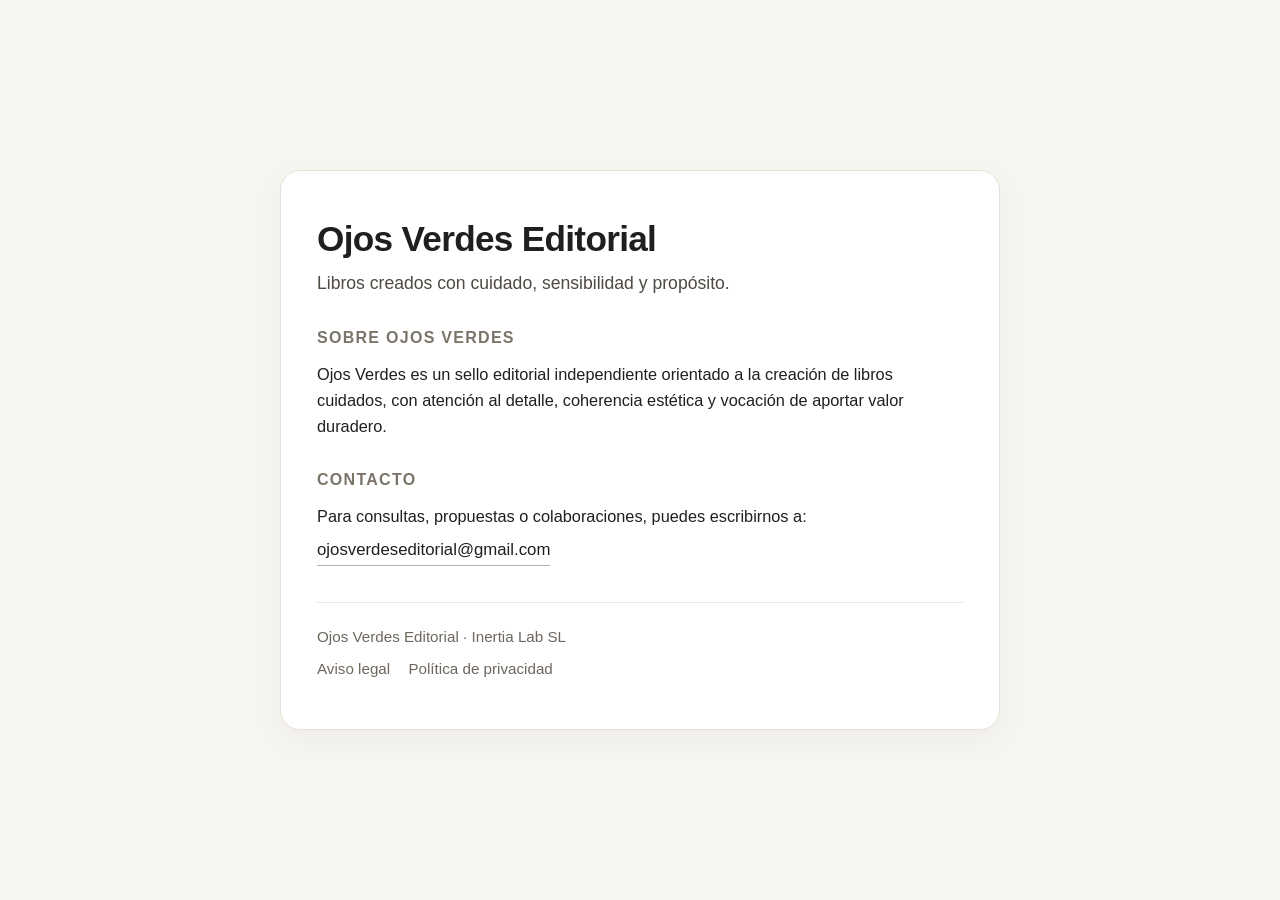
==== index.html @ 1b0b9d6f "Create index.html" ====
<!DOCTYPE html>
<html lang="es">
<head>
  <meta charset="UTF-8" />
  <meta name="viewport" content="width=device-width, initial-scale=1.0" />
  <title>Ojos Verdes Editorial</title>
  <meta name="description" content="Ojos Verdes Editorial. Libros creados con cuidado, sensibilidad y propósito." />
  <style>
    * {
      box-sizing: border-box;
    }

    body {
      margin: 0;
      font-family: -apple-system, BlinkMacSystemFont, "Segoe UI", Roboto, Helvetica, Arial, sans-serif;
      background: #f7f5f0;
      color: #1f1f1f;
      line-height: 1.6;
    }

    .page {
      min-height: 100vh;
      display: flex;
      align-items: center;
      justify-content: center;
      padding: 40px 20px;
    }

    .card {
      width: 100%;
      max-width: 720px;
      background: #ffffff;
      border: 1px solid #e7e2d8;
      border-radius: 20px;
      padding: 48px 36px;
      box-shadow: 0 10px 30px rgba(0,0,0,0.04);
    }

    .logo {
      margin-bottom: 28px;
    }

    .logo img {
      max-width: 180px;
      height: auto;
      display: block;
      margin-bottom: 18px;
    }

    h1 {
      margin: 0 0 10px 0;
      font-size: 2.2rem;
      line-height: 1.15;
      font-weight: 600;
      letter-spacing: -0.02em;
    }

    .tagline {
      margin: 0 0 28px 0;
      font-size: 1.1rem;
      color: #4e4a43;
    }

    .section {
      margin-top: 28px;
    }

    .section h2 {
      font-size: 1rem;
      text-transform: uppercase;
      letter-spacing: 0.08em;
      color: #7b7468;
      margin: 0 0 10px 0;
    }

    p {
      margin: 0;
      font-size: 1.02rem;
    }

    .email {
      display: inline-block;
      margin-top: 8px;
      font-size: 1.05rem;
      color: #1f1f1f;
      text-decoration: none;
      border-bottom: 1px solid #b9b1a3;
      padding-bottom: 1px;
    }

    .email:hover {
      opacity: 0.75;
    }

    footer {
      margin-top: 36px;
      padding-top: 22px;
      border-top: 1px solid #ece7dc;
      font-size: 0.95rem;
      color: #6d675d;
    }

    .legal-links {
      margin-top: 8px;
    }

    .legal-links a {
      color: #6d675d;
      text-decoration: none;
      margin-right: 14px;
    }

    .legal-links a:hover {
      text-decoration: underline;
    }

    @media (max-width: 640px) {
      .card {
        padding: 34px 24px;
        border-radius: 16px;
      }

      h1 {
        font-size: 1.8rem;
      }

      .tagline,
      p,
      .email {
        font-size: 1rem;
      }
    }
  </style>
</head>
<body>
  <div class="page">
    <main class="card">
      <div class="logo">
        <!-- Cuando tengas el logo, sustituimos esta línea por la imagen -->
        <h1>Ojos Verdes Editorial</h1>
        <p class="tagline">Libros creados con cuidado, sensibilidad y propósito.</p>
      </div>

      <section class="section">
        <h2>Sobre Ojos Verdes</h2>
        <p>
          Ojos Verdes es un sello editorial independiente orientado a la creación de libros cuidados,
          con atención al detalle, coherencia estética y vocación de aportar valor duradero.
        </p>
      </section>

      <section class="section">
        <h2>Contacto</h2>
        <p>
          Para consultas, propuestas o colaboraciones, puedes escribirnos a:
        </p>
        <a class="email" href="mailto:ojosverdeseditorial@gmail.com">ojosverdeseditorial@gmail.com</a>
      </section>

      <footer>
        <div>Ojos Verdes Editorial · Inertia Lab SL</div>
        <div class="legal-links">
          <a href="#">Aviso legal</a>
          <a href="#">Política de privacidad</a>
        </div>
      </footer>
    </main>
  </div>
</body>
</html>
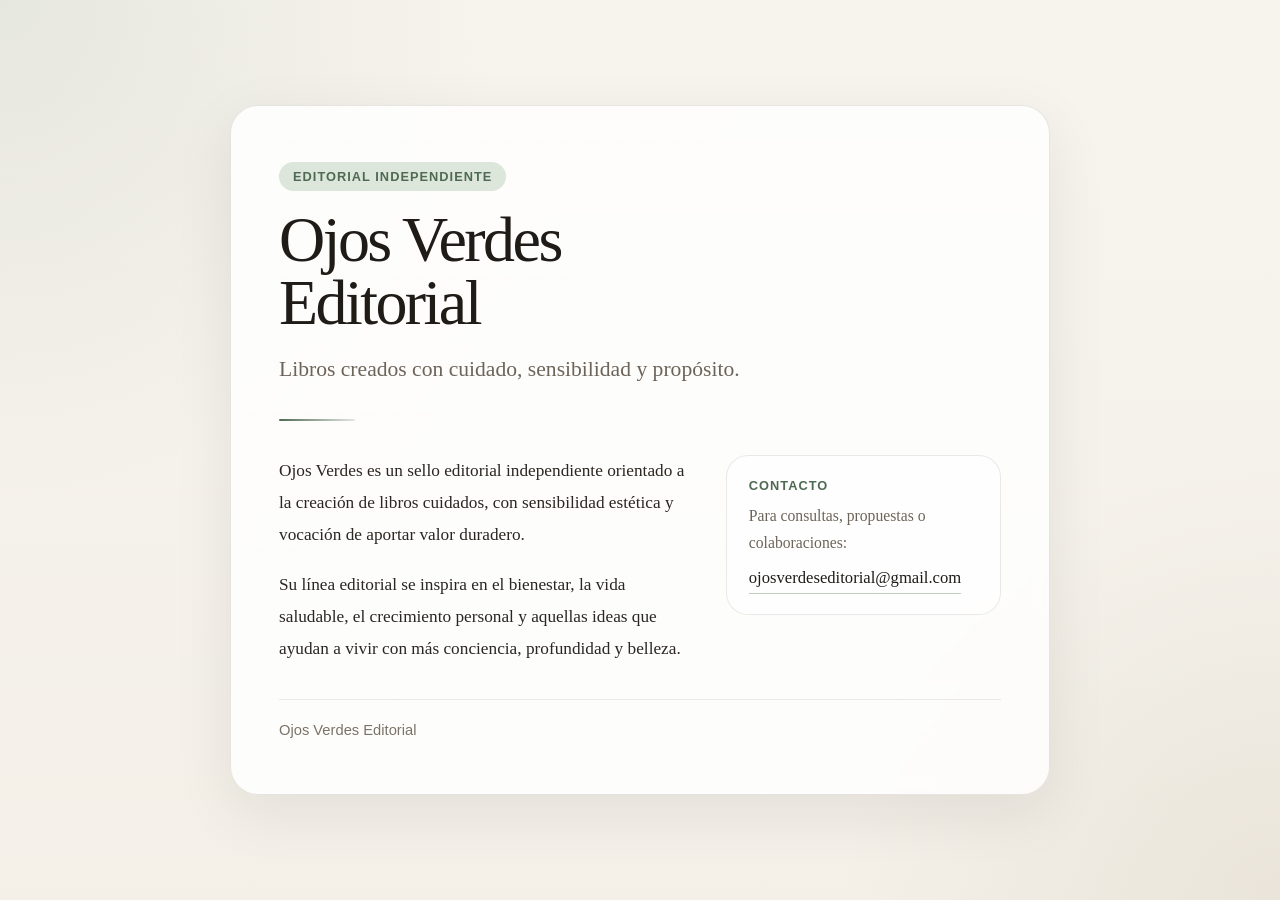
==== commit 6019724e: "Create index.html" ====
--- a/index.html
+++ b/index.html
@@ -4,18 +4,35 @@
   <meta charset="UTF-8" />
   <meta name="viewport" content="width=device-width, initial-scale=1.0" />
   <title>Ojos Verdes Editorial</title>
-  <meta name="description" content="Ojos Verdes Editorial. Libros creados con cuidado, sensibilidad y propósito." />
+  <meta
+    name="description"
+    content="Ojos Verdes Editorial. Libros creados con cuidado, sensibilidad y propósito."
+  />
   <style>
     * {
       box-sizing: border-box;
     }
 
+    :root {
+      --bg: #f4f0e8;
+      --card: rgba(255, 255, 255, 0.78);
+      --border: rgba(93, 82, 64, 0.14);
+      --text: #1f1b17;
+      --muted: #6d6459;
+      --accent: #4f6a52;
+      --accent-soft: #dde6db;
+      --shadow: 0 18px 60px rgba(31, 27, 23, 0.08);
+    }
+
     body {
       margin: 0;
-      font-family: -apple-system, BlinkMacSystemFont, "Segoe UI", Roboto, Helvetica, Arial, sans-serif;
-      background: #f7f5f0;
-      color: #1f1f1f;
-      line-height: 1.6;
+      min-height: 100vh;
+      font-family: Georgia, "Times New Roman", serif;
+      color: var(--text);
+      background:
+        radial-gradient(circle at top left, rgba(108, 138, 111, 0.12), transparent 32%),
+        radial-gradient(circle at bottom right, rgba(145, 126, 92, 0.10), transparent 28%),
+        linear-gradient(180deg, #f7f4ee 0%, var(--bg) 100%);
     }
 
     .page {
@@ -23,109 +40,156 @@
       display: flex;
       align-items: center;
       justify-content: center;
-      padding: 40px 20px;
+      padding: 32px 20px;
     }
 
     .card {
       width: 100%;
-      max-width: 720px;
-      background: #ffffff;
-      border: 1px solid #e7e2d8;
-      border-radius: 20px;
-      padding: 48px 36px;
-      box-shadow: 0 10px 30px rgba(0,0,0,0.04);
-    }
-
-    .logo {
-      margin-bottom: 28px;
-    }
-
-    .logo img {
-      max-width: 180px;
-      height: auto;
-      display: block;
+      max-width: 820px;
+      background: var(--card);
+      border: 1px solid var(--border);
+      border-radius: 28px;
+      padding: 56px 48px;
+      box-shadow: var(--shadow);
+      backdrop-filter: blur(8px);
+      -webkit-backdrop-filter: blur(8px);
+      position: relative;
+      overflow: hidden;
+    }
+
+    .card::before {
+      content: "";
+      position: absolute;
+      inset: 0;
+      background:
+        linear-gradient(135deg, rgba(255,255,255,0.35), transparent 35%),
+        linear-gradient(180deg, transparent, rgba(255,255,255,0.18));
+      pointer-events: none;
+    }
+
+    .inner {
+      position: relative;
+      z-index: 1;
+    }
+
+    .eyebrow {
+      display: inline-block;
       margin-bottom: 18px;
+      padding: 7px 14px;
+      border-radius: 999px;
+      background: var(--accent-soft);
+      color: var(--accent);
+      font-family: -apple-system, BlinkMacSystemFont, "Segoe UI", Roboto, Helvetica, Arial, sans-serif;
+      font-size: 0.8rem;
+      font-weight: 600;
+      letter-spacing: 0.08em;
+      text-transform: uppercase;
     }
 
     h1 {
+      margin: 0;
+      font-size: clamp(2.4rem, 5vw, 4.1rem);
+      line-height: 0.98;
+      font-weight: 500;
+      letter-spacing: -0.04em;
+    }
+
+    .tagline {
+      margin: 18px 0 0 0;
+      max-width: 680px;
+      font-size: clamp(1.1rem, 2vw, 1.35rem);
+      line-height: 1.5;
+      color: var(--muted);
+    }
+
+    .divider {
+      width: 76px;
+      height: 2px;
+      border-radius: 999px;
+      background: linear-gradient(90deg, var(--accent), rgba(79, 106, 82, 0.15));
+      margin: 34px 0 34px 0;
+    }
+
+    .content {
+      display: grid;
+      grid-template-columns: 1.2fr 0.8fr;
+      gap: 34px;
+      align-items: start;
+    }
+
+    .text p {
+      margin: 0;
+      font-size: 1.08rem;
+      line-height: 1.85;
+      color: #2b2621;
+    }
+
+    .side {
+      padding: 22px 22px 20px;
+      border: 1px solid rgba(93, 82, 64, 0.12);
+      background: rgba(255, 255, 255, 0.55);
+      border-radius: 22px;
+    }
+
+    .side-label {
       margin: 0 0 10px 0;
-      font-size: 2.2rem;
-      line-height: 1.15;
-      font-weight: 600;
-      letter-spacing: -0.02em;
-    }
-
-    .tagline {
-      margin: 0 0 28px 0;
-      font-size: 1.1rem;
-      color: #4e4a43;
-    }
-
-    .section {
-      margin-top: 28px;
-    }
-
-    .section h2 {
-      font-size: 1rem;
+      font-family: -apple-system, BlinkMacSystemFont, "Segoe UI", Roboto, Helvetica, Arial, sans-serif;
+      font-size: 0.8rem;
+      font-weight: 700;
+      letter-spacing: 0.08em;
       text-transform: uppercase;
-      letter-spacing: 0.08em;
-      color: #7b7468;
-      margin: 0 0 10px 0;
-    }
-
-    p {
-      margin: 0;
-      font-size: 1.02rem;
+      color: var(--accent);
+    }
+
+    .email-text {
+      margin: 0 0 8px 0;
+      font-size: 0.98rem;
+      line-height: 1.7;
+      color: var(--muted);
     }
 
     .email {
       display: inline-block;
-      margin-top: 8px;
-      font-size: 1.05rem;
-      color: #1f1f1f;
+      margin-top: 2px;
+      color: var(--text);
       text-decoration: none;
-      border-bottom: 1px solid #b9b1a3;
-      padding-bottom: 1px;
+      font-size: 1.04rem;
+      line-height: 1.5;
+      word-break: break-word;
+      border-bottom: 1px solid rgba(79, 106, 82, 0.35);
+      padding-bottom: 2px;
     }
 
     .email:hover {
-      opacity: 0.75;
+      color: var(--accent);
+      border-bottom-color: var(--accent);
     }
 
     footer {
-      margin-top: 36px;
+      margin-top: 34px;
       padding-top: 22px;
-      border-top: 1px solid #ece7dc;
-      font-size: 0.95rem;
-      color: #6d675d;
-    }
-
-    .legal-links {
-      margin-top: 8px;
-    }
-
-    .legal-links a {
-      color: #6d675d;
-      text-decoration: none;
-      margin-right: 14px;
-    }
-
-    .legal-links a:hover {
-      text-decoration: underline;
-    }
-
-    @media (max-width: 640px) {
+      border-top: 1px solid rgba(93, 82, 64, 0.12);
+      color: #7b7367;
+      font-family: -apple-system, BlinkMacSystemFont, "Segoe UI", Roboto, Helvetica, Arial, sans-serif;
+      font-size: 0.92rem;
+    }
+
+    @media (max-width: 760px) {
       .card {
-        padding: 34px 24px;
-        border-radius: 16px;
-      }
-
-      h1 {
-        font-size: 1.8rem;
-      }
-
-      .tagline,
-      p,
+        padding: 36px 24px;
+        border-radius: 22px;
+      }
+
+      .content {
+        grid-template-columns: 1fr;
+        gap: 24px;
+      }
+
+      .tagline {
+        font-size: 1.05rem;
+      }
+
+      .text p,
       .email {
         font-size: 1rem;
       }
@@ -135,35 +199,47 @@
 <body>
   <div class="page">
     <main class="card">
-      <div class="logo">
-        <!-- Cuando tengas el logo, sustituimos esta línea por la imagen -->
-        <h1>Ojos Verdes Editorial</h1>
-        <p class="tagline">Libros creados con cuidado, sensibilidad y propósito.</p>
+      <div class="inner">
+        <div class="eyebrow">Editorial independiente</div>
+
+        <h1>Ojos Verdes<br>Editorial</h1>
+
+        <p class="tagline">
+          Libros creados con cuidado, sensibilidad y propósito.
+        </p>
+
+        <div class="divider"></div>
+
+        <section class="content">
+          <div class="text">
+            <p>
+              Ojos Verdes es un sello editorial independiente orientado a la
+              creación de libros cuidados, con sensibilidad estética y vocación
+              de aportar valor duradero.
+            </p>
+            <br>
+            <p>
+              Su línea editorial se inspira en el bienestar, la vida saludable,
+              el crecimiento personal y aquellas ideas que ayudan a vivir con
+              más conciencia, profundidad y belleza.
+            </p>
+          </div>
+
+          <aside class="side">
+            <p class="side-label">Contacto</p>
+            <p class="email-text">
+              Para consultas, propuestas o colaboraciones:
+            </p>
+            <a class="email" href="mailto:ojosverdeseditorial@gmail.com">
+              ojosverdeseditorial@gmail.com
+            </a>
+          </aside>
+        </section>
+
+        <footer>
+          Ojos Verdes Editorial
+        </footer>
       </div>
-
-      <section class="section">
-        <h2>Sobre Ojos Verdes</h2>
-        <p>
-          Ojos Verdes es un sello editorial independiente orientado a la creación de libros cuidados,
-          con atención al detalle, coherencia estética y vocación de aportar valor duradero.
-        </p>
-      </section>
-
-      <section class="section">
-        <h2>Contacto</h2>
-        <p>
-          Para consultas, propuestas o colaboraciones, puedes escribirnos a:
-        </p>
-        <a class="email" href="mailto:ojosverdeseditorial@gmail.com">ojosverdeseditorial@gmail.com</a>
-      </section>
-
-      <footer>
-        <div>Ojos Verdes Editorial · Inertia Lab SL</div>
-        <div class="legal-links">
-          <a href="#">Aviso legal</a>
-          <a href="#">Política de privacidad</a>
-        </div>
-      </footer>
     </main>
   </div>
 </body>
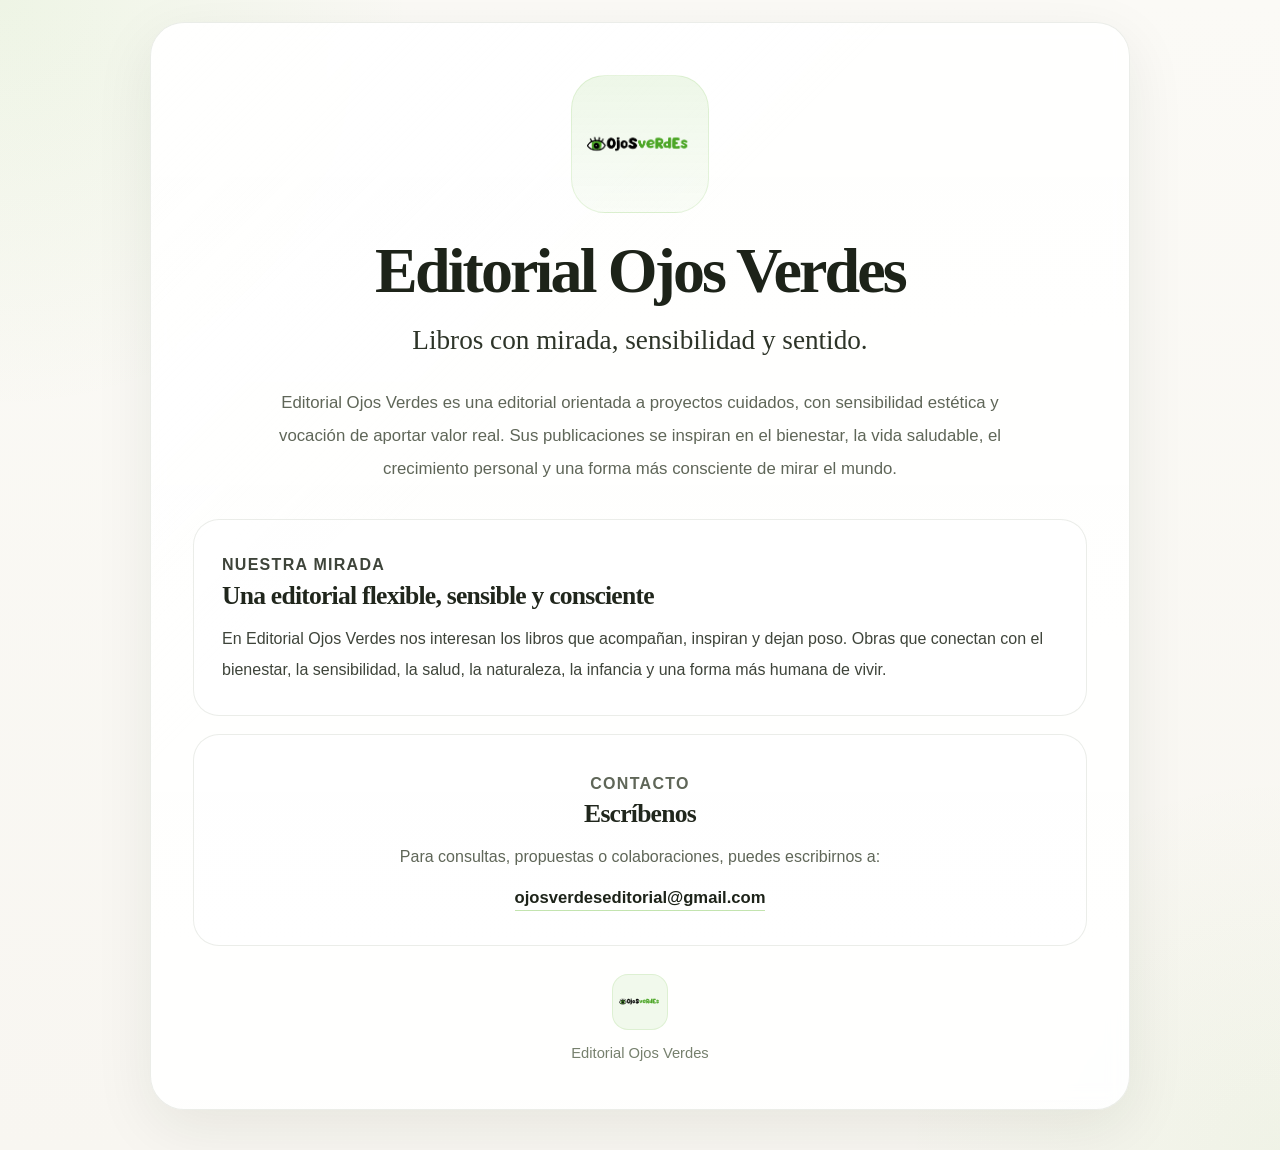
==== commit e8544180: "Rename index.hrml to index.html" ====
--- a/index.html
+++ b/index.html
@@ -3,244 +3,71 @@
 <head>
   <meta charset="UTF-8" />
   <meta name="viewport" content="width=device-width, initial-scale=1.0" />
-  <title>Ojos Verdes Editorial</title>
+  <title>Editorial Ojos Verdes</title>
   <meta
     name="description"
-    content="Ojos Verdes Editorial. Libros creados con cuidado, sensibilidad y propósito."
+    content="Editorial Ojos Verdes. Libros con mirada, sensibilidad y sentido."
   />
-  <style>
-    * {
-      box-sizing: border-box;
-    }
-
-    :root {
-      --bg: #f4f0e8;
-      --card: rgba(255, 255, 255, 0.78);
-      --border: rgba(93, 82, 64, 0.14);
-      --text: #1f1b17;
-      --muted: #6d6459;
-      --accent: #4f6a52;
-      --accent-soft: #dde6db;
-      --shadow: 0 18px 60px rgba(31, 27, 23, 0.08);
-    }
-
-    body {
-      margin: 0;
-      min-height: 100vh;
-      font-family: Georgia, "Times New Roman", serif;
-      color: var(--text);
-      background:
-        radial-gradient(circle at top left, rgba(108, 138, 111, 0.12), transparent 32%),
-        radial-gradient(circle at bottom right, rgba(145, 126, 92, 0.10), transparent 28%),
-        linear-gradient(180deg, #f7f4ee 0%, var(--bg) 100%);
-    }
-
-    .page {
-      min-height: 100vh;
-      display: flex;
-      align-items: center;
-      justify-content: center;
-      padding: 32px 20px;
-    }
-
-    .card {
-      width: 100%;
-      max-width: 820px;
-      background: var(--card);
-      border: 1px solid var(--border);
-      border-radius: 28px;
-      padding: 56px 48px;
-      box-shadow: var(--shadow);
-      backdrop-filter: blur(8px);
-      -webkit-backdrop-filter: blur(8px);
-      position: relative;
-      overflow: hidden;
-    }
-
-    .card::before {
-      content: "";
-      position: absolute;
-      inset: 0;
-      background:
-        linear-gradient(135deg, rgba(255,255,255,0.35), transparent 35%),
-        linear-gradient(180deg, transparent, rgba(255,255,255,0.18));
-      pointer-events: none;
-    }
-
-    .inner {
-      position: relative;
-      z-index: 1;
-    }
-
-    .eyebrow {
-      display: inline-block;
-      margin-bottom: 18px;
-      padding: 7px 14px;
-      border-radius: 999px;
-      background: var(--accent-soft);
-      color: var(--accent);
-      font-family: -apple-system, BlinkMacSystemFont, "Segoe UI", Roboto, Helvetica, Arial, sans-serif;
-      font-size: 0.8rem;
-      font-weight: 600;
-      letter-spacing: 0.08em;
-      text-transform: uppercase;
-    }
-
-    h1 {
-      margin: 0;
-      font-size: clamp(2.4rem, 5vw, 4.1rem);
-      line-height: 0.98;
-      font-weight: 500;
-      letter-spacing: -0.04em;
-    }
-
-    .tagline {
-      margin: 18px 0 0 0;
-      max-width: 680px;
-      font-size: clamp(1.1rem, 2vw, 1.35rem);
-      line-height: 1.5;
-      color: var(--muted);
-    }
-
-    .divider {
-      width: 76px;
-      height: 2px;
-      border-radius: 999px;
-      background: linear-gradient(90deg, var(--accent), rgba(79, 106, 82, 0.15));
-      margin: 34px 0 34px 0;
-    }
-
-    .content {
-      display: grid;
-      grid-template-columns: 1.2fr 0.8fr;
-      gap: 34px;
-      align-items: start;
-    }
-
-    .text p {
-      margin: 0;
-      font-size: 1.08rem;
-      line-height: 1.85;
-      color: #2b2621;
-    }
-
-    .side {
-      padding: 22px 22px 20px;
-      border: 1px solid rgba(93, 82, 64, 0.12);
-      background: rgba(255, 255, 255, 0.55);
-      border-radius: 22px;
-    }
-
-    .side-label {
-      margin: 0 0 10px 0;
-      font-family: -apple-system, BlinkMacSystemFont, "Segoe UI", Roboto, Helvetica, Arial, sans-serif;
-      font-size: 0.8rem;
-      font-weight: 700;
-      letter-spacing: 0.08em;
-      text-transform: uppercase;
-      color: var(--accent);
-    }
-
-    .email-text {
-      margin: 0 0 8px 0;
-      font-size: 0.98rem;
-      line-height: 1.7;
-      color: var(--muted);
-    }
-
-    .email {
-      display: inline-block;
-      margin-top: 2px;
-      color: var(--text);
-      text-decoration: none;
-      font-size: 1.04rem;
-      line-height: 1.5;
-      word-break: break-word;
-      border-bottom: 1px solid rgba(79, 106, 82, 0.35);
-      padding-bottom: 2px;
-    }
-
-    .email:hover {
-      color: var(--accent);
-      border-bottom-color: var(--accent);
-    }
-
-    footer {
-      margin-top: 34px;
-      padding-top: 22px;
-      border-top: 1px solid rgba(93, 82, 64, 0.12);
-      color: #7b7367;
-      font-family: -apple-system, BlinkMacSystemFont, "Segoe UI", Roboto, Helvetica, Arial, sans-serif;
-      font-size: 0.92rem;
-    }
-
-    @media (max-width: 760px) {
-      .card {
-        padding: 36px 24px;
-        border-radius: 22px;
-      }
-
-      .content {
-        grid-template-columns: 1fr;
-        gap: 24px;
-      }
-
-      .tagline {
-        font-size: 1.05rem;
-      }
-
-      .text p,
-      .email {
-        font-size: 1rem;
-      }
-    }
-  </style>
+  <link rel="stylesheet" href="styles.css" />
 </head>
 <body>
   <div class="page">
-    <main class="card">
-      <div class="inner">
-        <div class="eyebrow">Editorial independiente</div>
+    <div class="shell">
+      <main class="card">
+        <div class="inner">
 
-        <h1>Ojos Verdes<br>Editorial</h1>
+          <section class="hero">
+            <div class="hero-logo">
+              <img src="images/logo-ojos-verdes.png" alt="Logo de Editorial Ojos Verdes" />
+            </div>
 
-        <p class="tagline">
-          Libros creados con cuidado, sensibilidad y propósito.
-        </p>
+            <h1>Editorial Ojos Verdes</h1>
 
-        <div class="divider"></div>
+            <p class="claim">
+              Libros con mirada, sensibilidad y sentido.
+            </p>
 
-        <section class="content">
-          <div class="text">
-            <p>
-              Ojos Verdes es un sello editorial independiente orientado a la
-              creación de libros cuidados, con sensibilidad estética y vocación
-              de aportar valor duradero.
+            <p class="intro">
+              Editorial Ojos Verdes es una editorial orientada a proyectos cuidados,
+              con sensibilidad estética y vocación de aportar valor real. Sus publicaciones
+              se inspiran en el bienestar, la vida saludable, el crecimiento personal y una
+              forma más consciente de mirar el mundo.
             </p>
-            <br>
-            <p>
-              Su línea editorial se inspira en el bienestar, la vida saludable,
-              el crecimiento personal y aquellas ideas que ayudan a vivir con
-              más conciencia, profundidad y belleza.
-            </p>
+          </section>
+
+          <div class="content">
+            <section class="section">
+              <p class="section-label">Nuestra mirada</p>
+              <h2>Una editorial flexible, sensible y consciente</h2>
+              <p>
+                En Editorial Ojos Verdes nos interesan los libros que acompañan, inspiran
+                y dejan poso. Obras que conectan con el bienestar, la sensibilidad, la salud,
+                la naturaleza, la infancia y una forma más humana de vivir.
+              </p>
+            </section>
+
+            <section class="section contact">
+              <p class="section-label">Contacto</p>
+              <h2>Escríbenos</h2>
+              <p>
+                Para consultas, propuestas o colaboraciones, puedes escribirnos a:
+              </p>
+              <a class="email" href="mailto:ojosverdeseditorial@gmail.com">
+                ojosverdeseditorial@gmail.com
+              </a>
+            </section>
           </div>
 
-          <aside class="side">
-            <p class="side-label">Contacto</p>
-            <p class="email-text">
-              Para consultas, propuestas o colaboraciones:
-            </p>
-            <a class="email" href="mailto:ojosverdeseditorial@gmail.com">
-              ojosverdeseditorial@gmail.com
-            </a>
-          </aside>
-        </section>
+          <footer>
+            <div class="footer-logo">
+              <img src="images/logo-ojos-verdes.png" alt="Logo de Editorial Ojos Verdes" />
+            </div>
+            <div class="footer-text">Editorial Ojos Verdes</div>
+          </footer>
 
-        <footer>
-          Ojos Verdes Editorial
-        </footer>
-      </div>
-    </main>
+        </div>
+      </main>
+    </div>
   </div>
 </body>
 </html>
--- a/styles.css
+++ b/styles.css
@@ -0,0 +1,250 @@
+* {
+  box-sizing: border-box;
+}
+
+:root {
+  --bg: #f8f6f1;
+  --bg-soft: #f3f0e8;
+  --surface: rgba(255, 255, 255, 0.9);
+  --surface-2: rgba(255, 255, 255, 0.75);
+  --border: rgba(60, 78, 43, 0.1);
+  --text: #1d2319;
+  --muted: #5f6658;
+  --green: #53b21c;
+  --green-deep: #3f7e1e;
+  --shadow: 0 18px 60px rgba(26, 35, 18, 0.08);
+  --radius-xl: 34px;
+  --radius-lg: 26px;
+}
+
+html {
+  scroll-behavior: smooth;
+}
+
+body {
+  margin: 0;
+  min-height: 100vh;
+  color: var(--text);
+  background:
+    radial-gradient(circle at top left, rgba(83, 178, 28, 0.08), transparent 24%),
+    radial-gradient(circle at bottom right, rgba(83, 178, 28, 0.05), transparent 22%),
+    linear-gradient(180deg, #fbfaf6 0%, var(--bg) 100%);
+  font-family: -apple-system, BlinkMacSystemFont, "Segoe UI", Roboto, Helvetica, Arial, sans-serif;
+}
+
+.page {
+  padding: 22px 14px 40px;
+}
+
+.shell {
+  max-width: 980px;
+  margin: 0 auto;
+}
+
+.card {
+  background: var(--surface);
+  border: 1px solid var(--border);
+  border-radius: var(--radius-xl);
+  box-shadow: var(--shadow);
+  overflow: hidden;
+  position: relative;
+  backdrop-filter: blur(10px);
+  -webkit-backdrop-filter: blur(10px);
+}
+
+.card::before {
+  content: "";
+  position: absolute;
+  inset: 0;
+  pointer-events: none;
+  background:
+    linear-gradient(135deg, rgba(255,255,255,0.38), transparent 36%),
+    linear-gradient(180deg, transparent, rgba(255,255,255,0.14));
+}
+
+.inner {
+  position: relative;
+  z-index: 1;
+  padding: 52px 42px 42px;
+}
+
+.hero {
+  text-align: center;
+  padding-bottom: 34px;
+}
+
+.hero-logo {
+  display: inline-flex;
+  align-items: center;
+  justify-content: center;
+  width: 138px;
+  height: 138px;
+  margin-bottom: 26px;
+  border-radius: 34px;
+  background: linear-gradient(180deg, rgba(83, 178, 28, 0.1), rgba(83, 178, 28, 0.03));
+  border: 1px solid rgba(83, 178, 28, 0.12);
+  overflow: hidden;
+}
+
+.hero-logo img {
+  width: 106px;
+  height: auto;
+  display: block;
+}
+
+h1 {
+  margin: 0;
+  font-family: Georgia, "Times New Roman", serif;
+  font-size: clamp(2.5rem, 5vw, 4.2rem);
+  line-height: 1;
+  letter-spacing: -0.045em;
+  font-weight: 600;
+  color: #1d2319;
+}
+
+.claim {
+  margin: 18px auto 0;
+  max-width: 650px;
+  font-family: Georgia, "Times New Roman", serif;
+  font-size: clamp(1.18rem, 2.3vw, 1.7rem);
+  line-height: 1.4;
+  color: #2d3428;
+}
+
+.intro {
+  margin: 28px auto 0;
+  max-width: 760px;
+  font-size: 1.05rem;
+  line-height: 1.95;
+  color: var(--muted);
+}
+
+.content {
+  display: grid;
+  gap: 18px;
+}
+
+.section {
+  background: var(--surface-2);
+  border: 1px solid var(--border);
+  border-radius: var(--radius-lg);
+  padding: 30px 28px;
+}
+
+.section-label {
+  margin: 0 0 10px 0;
+  color: var(--green-deep);
+  font-size: 0.82rem;
+  font-weight: 800;
+  letter-spacing: 0.08em;
+  text-transform: uppercase;
+}
+
+.section h2 {
+  margin: 0 0 14px 0;
+  font-family: Georgia, "Times New Roman", serif;
+  font-size: clamp(1.5rem, 2vw, 2.2rem);
+  line-height: 1.15;
+  letter-spacing: -0.03em;
+  color: #20261c;
+}
+
+.section p {
+  margin: 0;
+  color: #3e443a;
+  font-size: 1rem;
+  line-height: 1.9;
+}
+
+.contact {
+  text-align: center;
+  padding: 34px 28px;
+}
+
+.contact p {
+  max-width: 620px;
+  margin: 0 auto;
+  color: var(--muted);
+  font-size: 1rem;
+  line-height: 1.85;
+}
+
+.email {
+  display: inline-block;
+  margin-top: 16px;
+  color: var(--text);
+  text-decoration: none;
+  font-weight: 600;
+  font-size: 1.04rem;
+  border-bottom: 1px solid rgba(83, 178, 28, 0.35);
+  padding-bottom: 2px;
+  word-break: break-word;
+}
+
+.email:hover {
+  color: var(--green-deep);
+  border-bottom-color: var(--green-deep);
+}
+
+footer {
+  padding: 28px 0 2px;
+  text-align: center;
+  color: #76806d;
+}
+
+.footer-logo {
+  display: inline-flex;
+  align-items: center;
+  justify-content: center;
+  width: 56px;
+  height: 56px;
+  margin-bottom: 12px;
+  border-radius: 16px;
+  background: rgba(83, 178, 28, 0.08);
+  border: 1px solid rgba(83, 178, 28, 0.12);
+  overflow: hidden;
+}
+
+.footer-logo img {
+  width: 42px;
+  height: auto;
+  display: block;
+}
+
+.footer-text {
+  font-size: 0.92rem;
+  line-height: 1.6;
+}
+
+@media (max-width: 720px) {
+  .inner {
+    padding: 34px 20px 28px;
+  }
+
+  .hero {
+    padding-bottom: 26px;
+  }
+
+  .hero-logo {
+    width: 112px;
+    height: 112px;
+    margin-bottom: 20px;
+    border-radius: 28px;
+  }
+
+  .hero-logo img {
+    width: 86px;
+  }
+
+  .intro,
+  .section p,
+  .contact p,
+  .email {
+    font-size: 0.98rem;
+  }
+
+  .section,
+  .contact {
+    padding: 24px 20px;
+  }
+  }
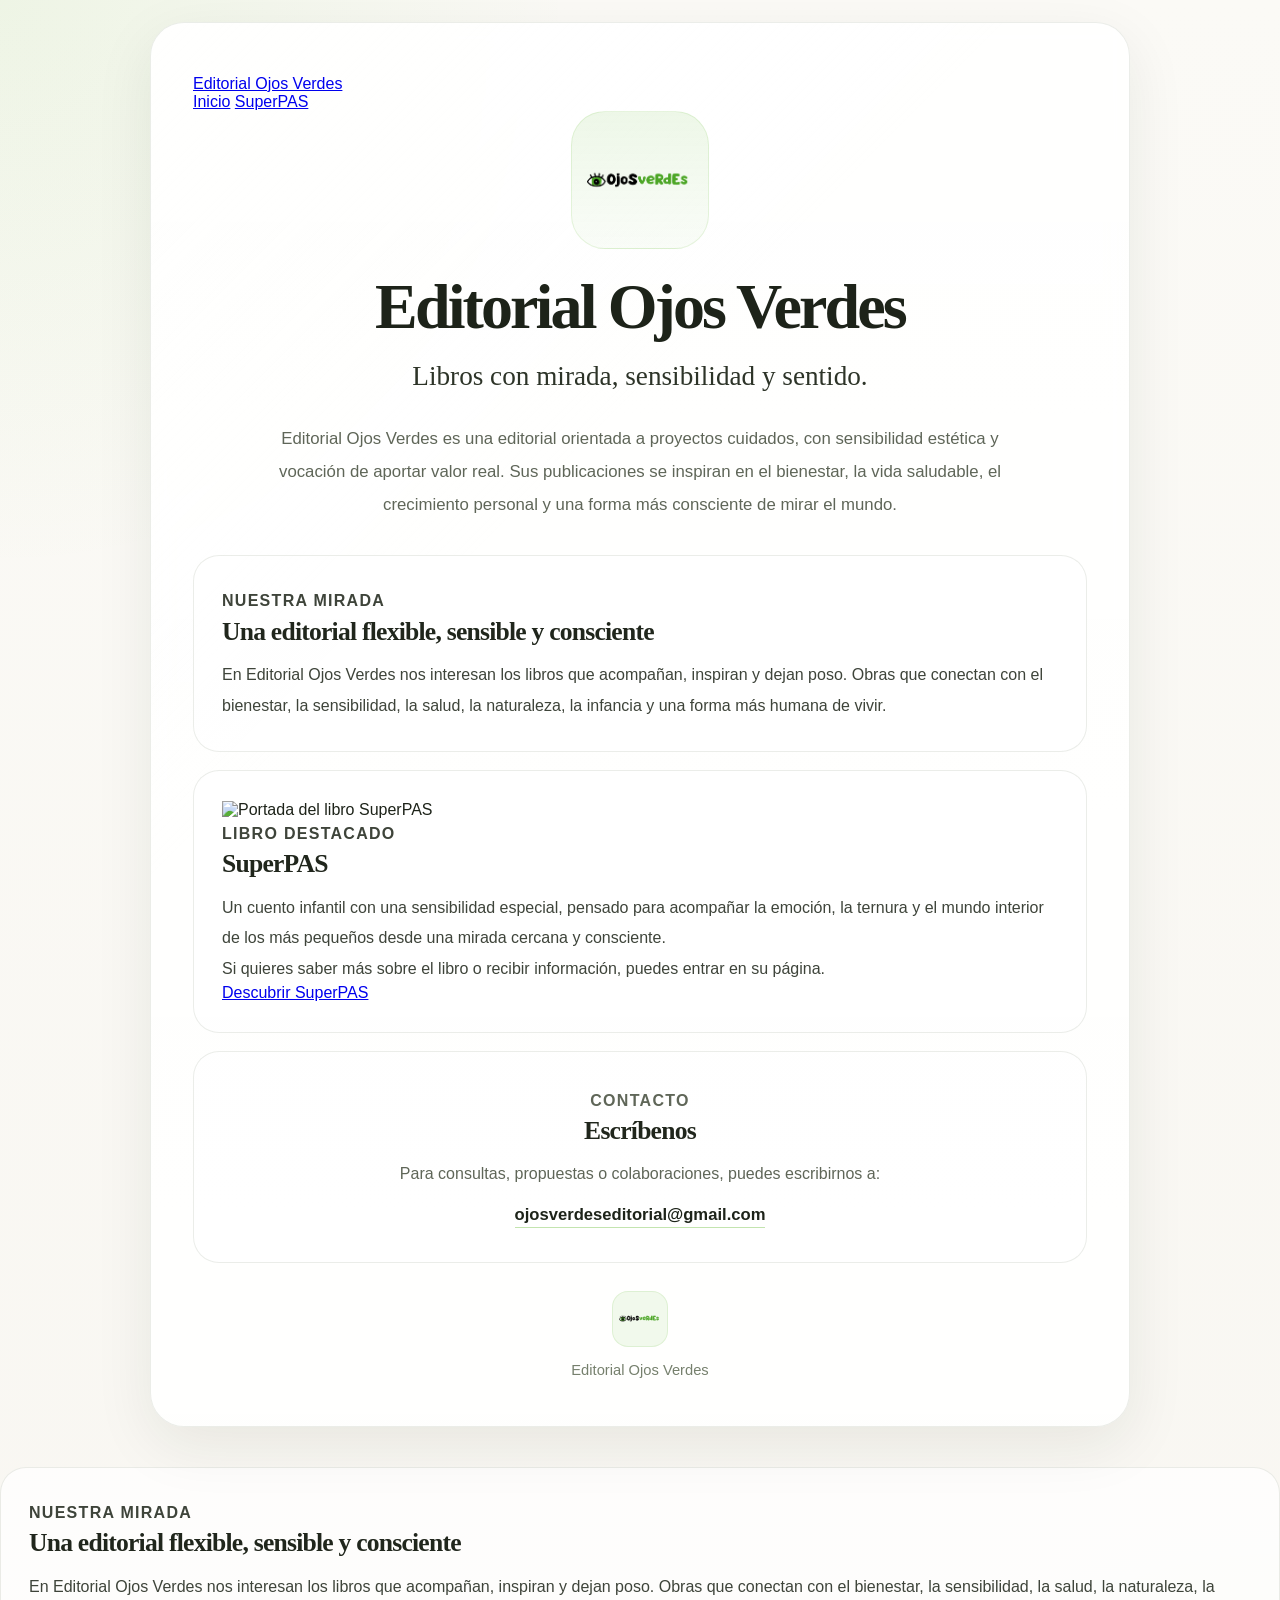
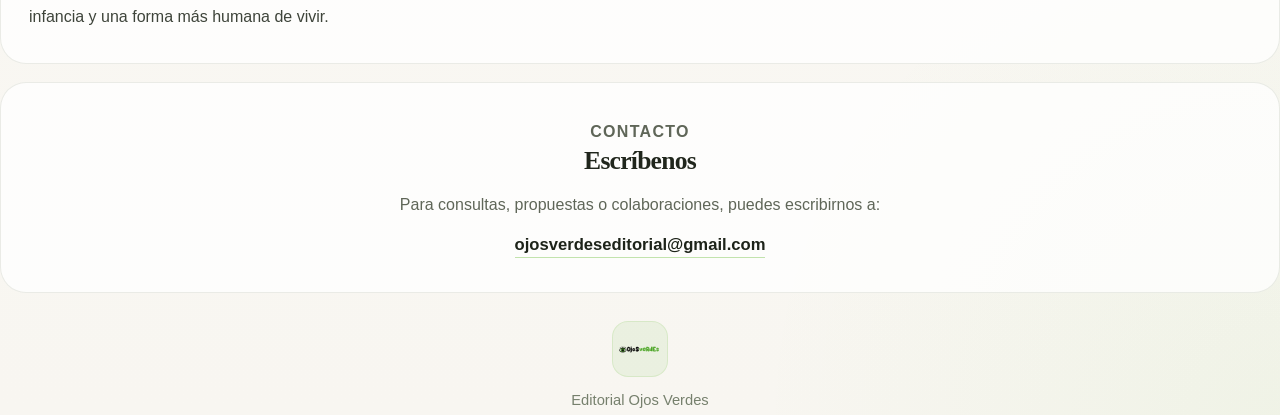
==== commit 442aa82c: "Update index.html" ====
--- a/index.html
+++ b/index.html
@@ -15,6 +15,14 @@
     <div class="shell">
       <main class="card">
         <div class="inner">
+
+          <header class="site-header">
+            <a class="header-brand" href="index.html">Editorial Ojos Verdes</a>
+            <nav class="site-nav" aria-label="Navegación principal">
+              <a href="index.html">Inicio</a>
+              <a href="superpas.html">SuperPAS</a>
+            </nav>
+          </header>
 
           <section class="hero">
             <div class="hero-logo">
@@ -35,6 +43,65 @@
             </p>
           </section>
 
+          <div class="content">
+            <section class="section">
+              <p class="section-label">Nuestra mirada</p>
+              <h2>Una editorial flexible, sensible y consciente</h2>
+              <p>
+                En Editorial Ojos Verdes nos interesan los libros que acompañan, inspiran
+                y dejan poso. Obras que conectan con el bienestar, la sensibilidad, la salud,
+                la naturaleza, la infancia y una forma más humana de vivir.
+              </p>
+            </section>
+
+            <section class="section featured-book">
+              <div class="featured-book-grid">
+                <div class="featured-book-cover">
+                  <img src="images/superpas.jpg" alt="Portada del libro SuperPAS" />
+                </div>
+
+                <div class="featured-book-content">
+                  <p class="section-label">Libro destacado</p>
+                  <h2>SuperPAS</h2>
+                  <p>
+                    Un cuento infantil con una sensibilidad especial, pensado para acompañar
+                    la emoción, la ternura y el mundo interior de los más pequeños desde una
+                    mirada cercana y consciente.
+                  </p>
+                  <p>
+                    Si quieres saber más sobre el libro o recibir información, puedes entrar
+                    en su página.
+                  </p>
+                  <a class="button-link" href="superpas.html">Descubrir SuperPAS</a>
+                </div>
+              </div>
+            </section>
+
+            <section class="section contact">
+              <p class="section-label">Contacto</p>
+              <h2>Escríbenos</h2>
+              <p>
+                Para consultas, propuestas o colaboraciones, puedes escribirnos a:
+              </p>
+              <a class="email" href="mailto:ojosverdeseditorial@gmail.com">
+                ojosverdeseditorial@gmail.com
+              </a>
+            </section>
+          </div>
+
+          <footer>
+            <div class="footer-logo">
+              <img src="images/logo-ojos-verdes.png" alt="Logo de Editorial Ojos Verdes" />
+            </div>
+            <div class="footer-text">Editorial Ojos Verdes</div>
+          </footer>
+
+        </div>
+      </main>
+    </div>
+  </div>
+</body>
+</html>
           <div class="content">
             <section class="section">
               <p class="section-label">Nuestra mirada</p>
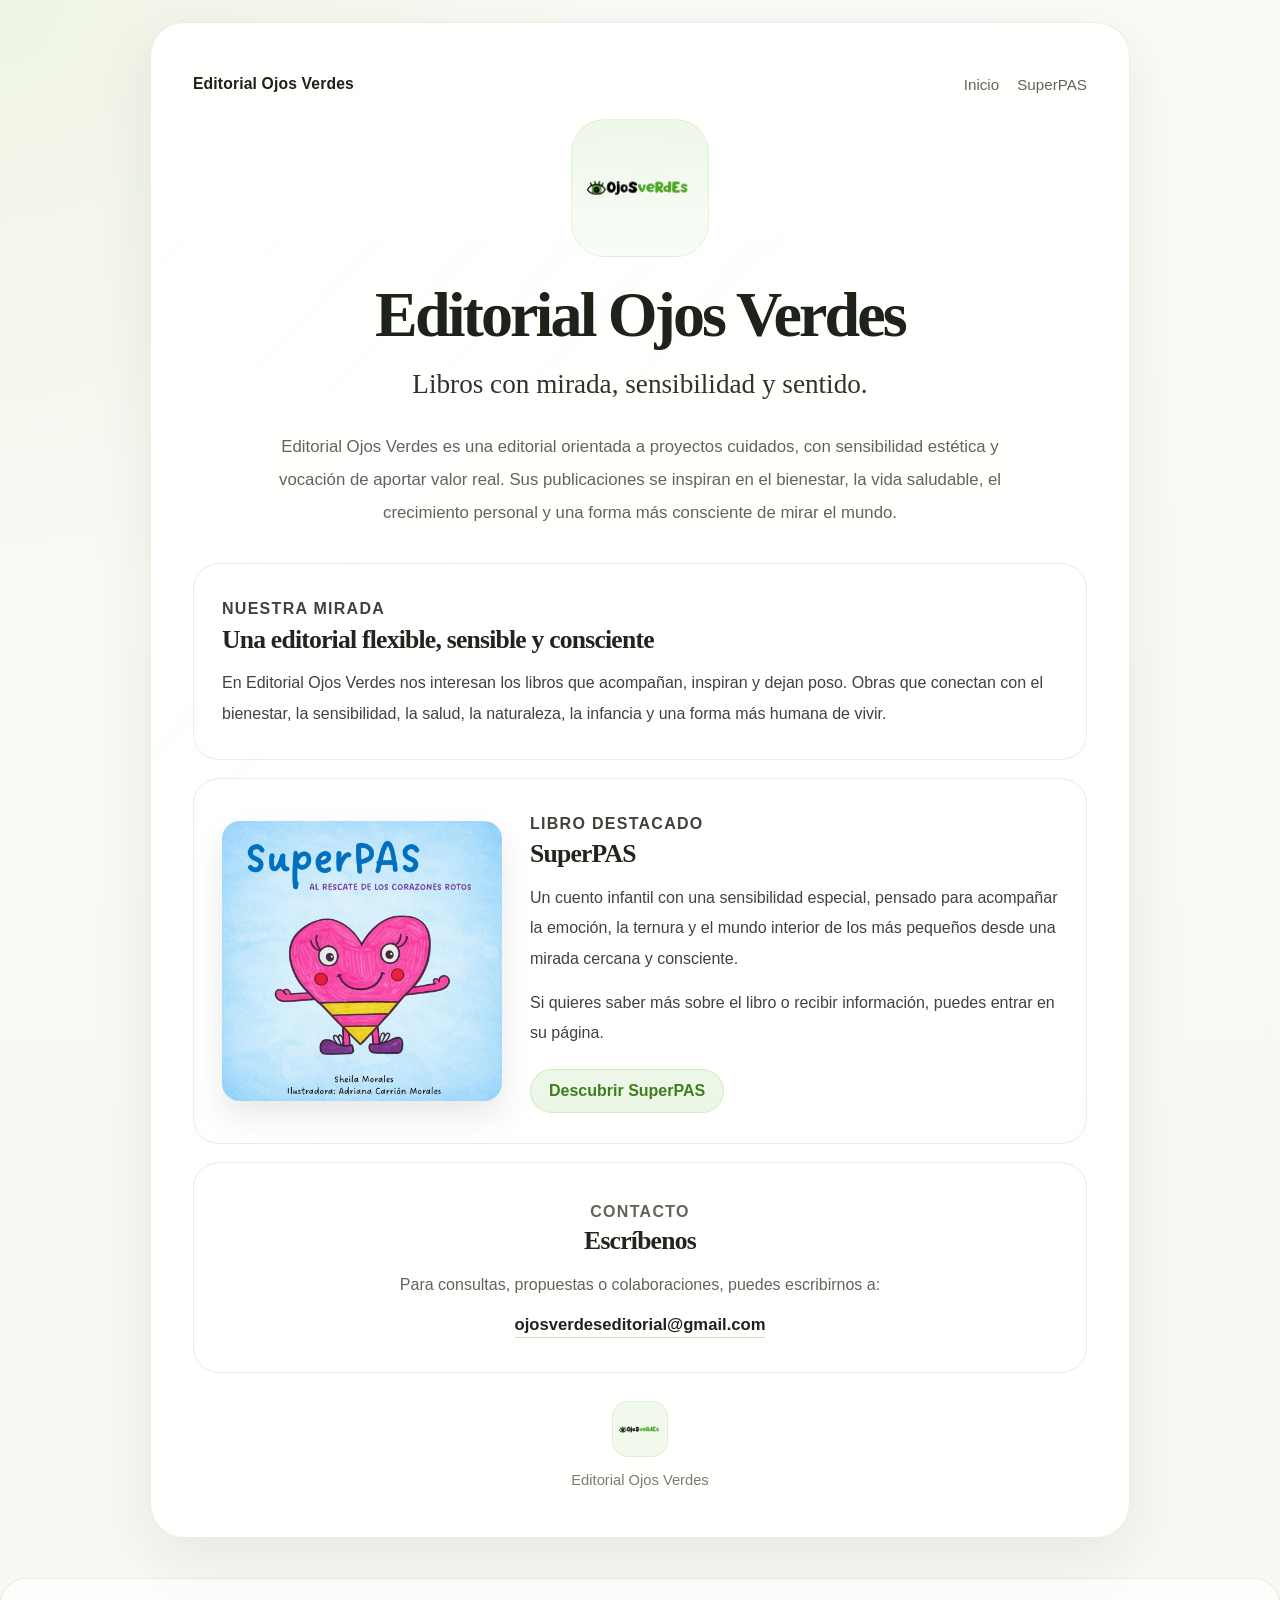
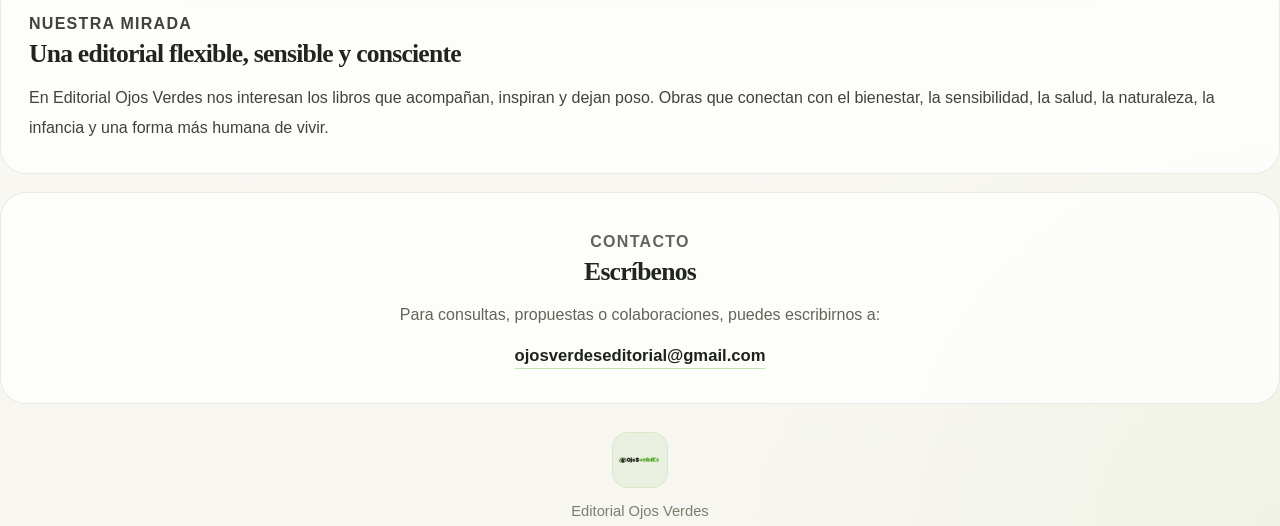
==== commit 4f8e1357: "Update index.html" ====
--- a/index.html
+++ b/index.html
@@ -8,6 +8,7 @@
     name="description"
     content="Editorial Ojos Verdes. Libros con mirada, sensibilidad y sentido."
   />
+  <link rel="icon" type="image/png" href="images/ojosverdesicon.png" />
   <link rel="stylesheet" href="styles.css" />
 </head>
 <body>
--- a/styles.css
+++ b/styles.css
@@ -248,3 +248,112 @@
     padding: 24px 20px;
   }
   }
+.site-header {
+  display: flex;
+  align-items: center;
+  justify-content: space-between;
+  gap: 20px;
+  padding-bottom: 26px;
+}
+
+.header-brand {
+  color: var(--text);
+  text-decoration: none;
+  font-weight: 600;
+  font-size: 0.98rem;
+  letter-spacing: 0.01em;
+}
+
+.site-nav {
+  display: flex;
+  align-items: center;
+  gap: 18px;
+}
+
+.site-nav a {
+  color: var(--muted);
+  text-decoration: none;
+  font-size: 0.95rem;
+}
+
+.site-nav a:hover {
+  color: var(--green-deep);
+}
+
+.featured-book-grid {
+  display: grid;
+  grid-template-columns: 280px 1fr;
+  gap: 28px;
+  align-items: center;
+}
+
+.featured-book-cover img {
+  width: 100%;
+  max-width: 280px;
+  height: auto;
+  display: block;
+  border-radius: 18px;
+  box-shadow: 0 14px 30px rgba(26, 35, 18, 0.10);
+}
+
+.featured-book-content p + p {
+  margin-top: 14px;
+}
+
+.button-link {
+  display: inline-block;
+  margin-top: 20px;
+  padding: 12px 18px;
+  border-radius: 999px;
+  background: rgba(83, 178, 28, 0.10);
+  border: 1px solid rgba(83, 178, 28, 0.18);
+  color: var(--green-deep);
+  text-decoration: none;
+  font-weight: 600;
+}
+
+.button-link:hover {
+  background: rgba(83, 178, 28, 0.16);
+}
+
+@media (max-width: 720px) {
+  .site-header {
+    flex-direction: column;
+    align-items: flex-start;
+    gap: 12px;
+  }
+
+  .site-nav {
+    gap: 14px;
+    flex-wrap: wrap;
+  }
+
+  .featured-book-grid {
+    grid-template-columns: 1fr;
+  }
+
+  .featured-book-cover img {
+    max-width: 220px;
+  }
+}
+.featured-book-page {
+  padding-top: 36px;
+}
+
+.page-title {
+  margin: 0 0 14px 0;
+  font-family: Georgia, "Times New Roman", serif;
+  font-size: clamp(2rem, 4vw, 3.4rem);
+  line-height: 1.02;
+  letter-spacing: -0.04em;
+  font-weight: 600;
+  color: #1d2319;
+}
+
+.book-lead {
+  margin: 0;
+  max-width: 640px;
+  font-size: 1.06rem;
+  line-height: 1.9;
+  color: var(--muted);
+}
